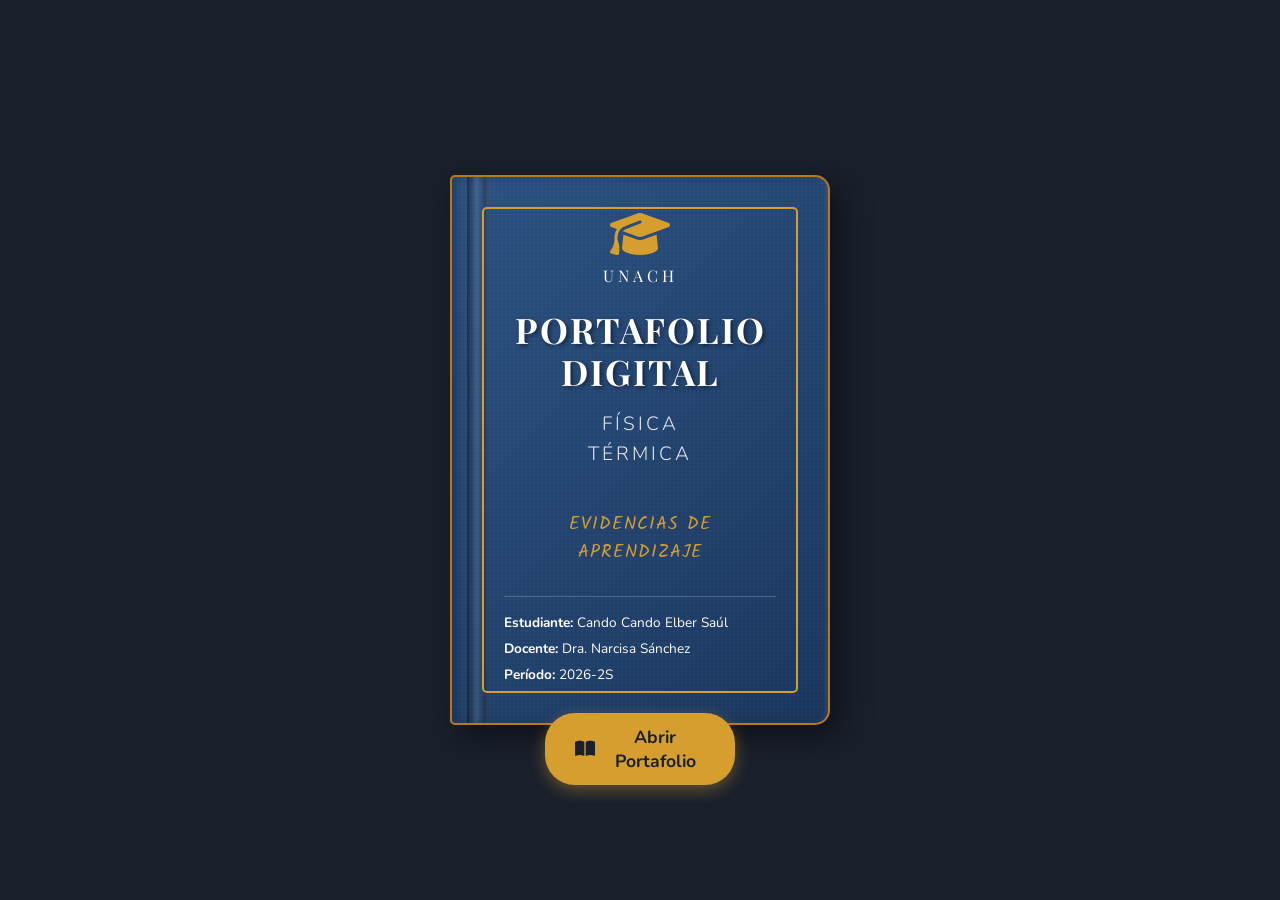
==== index.html @ 2449fac9 "Primer commit de mi portafolio" ====
<!DOCTYPE html>
<html lang="es">
<head>
    <meta charset="UTF-8">
    <meta name="viewport" content="width=device-width, initial-scale=1.0">
    <title>Portafolio Digital - Física Térmica | UNACH</title>
    <link rel="stylesheet" href="styles.css">
    <link rel="stylesheet" href="https://cdnjs.cloudflare.com/ajax/libs/font-awesome/6.4.0/css/all.min.css">
</head>
<body>

    <!-- Fondo de escritorio -->
    <div class="desktop-bg"></div>

    <!-- LIBRO CERRADO (Portada) -->
    <div class="libro-cerrado" id="libroCerrado">
        <div class="tapa-libro">
            <div class="lomo"></div>
            <div class="contenido-tapa">
                <div class="escudo-unach">
                    <i class="fa-solid fa-graduation-cap"></i>
                    <span>UNACH</span>
                </div>
                <h1>PORTAFOLIO<br>DIGITAL</h1>
                <h2>FÍSICA<br>TÉRMICA</h2>
                <div class="linea-decorativa"></div>
                <p class="subtapa">EVIDENCIAS DE APRENDIZAJE</p>
                <div class="autor-libro">
                    <p><strong>Estudiante:</strong> Cando Cando Elber Saúl</p>
                    <p><strong>Docente:</strong> Dra. Narcisa Sánchez</p>
                    <p><strong>Período:</strong> 2026-2S</p>
                </div>
            </div>
        </div>
        <button class="btn-abrir-libro" onclick="abrirLibro()">
            <i class="fa-solid fa-book-open"></i> Abrir Portafolio
        </button>
    </div>

    <!-- LIBRO ABIERTO (Contenido) -->
    <div class="libro-abierto oculto" id="libroAbierto">
        
        <!-- Botón para cerrar -->
        <button class="btn-cerrar-libro" onclick="cerrarLibro()">
            <i class="fa-solid fa-xmark"></i>
        </button>

        <!-- Página Izquierda: Índice e Info General -->
        <div class="pagina pagina-izquierda">
            <div class="contenido-pagina">
                <div class="info-general">
                    <h2><i class="fa-solid fa-graduation-cap"></i> Información General</h2>
                    <div class="datos-libro">
                        <p><strong>Universidad:</strong> UNACH</p>
                        <p><strong>Carrera:</strong> Pedagogía de las Ciencias Experimentales</p>
                        <p><strong>Asignatura:</strong> Física Térmica</p>
                        <p><strong>Docente:</strong> Dra. Narcisa Sánchez Salcan</p>
                        <p><strong>Nivel:</strong> Quinto semestre</p>
                        <p><strong>Período:</strong> 2026-2S</p>
                        <p class="editable-container"><strong>Estudiante:</strong> <span class="editable" ondblclick="editarTexto(this)">Cando Cando Elber Saúl</span></p>
                        <p class="editable-container"><strong>Cédula:</strong> <span class="editable" ondblclick="editarTexto(this)">060548606-7</span></p>
                    </div>
                </div>

                <h2 class="titulo-indice"><i class="fa-solid fa-list"></i> Índice del Portafolio</h2>
                <ul class="indice-lista">
                    <li onclick="mostrarCarpeta(1)"><span>01</span> Talleres Pedagógicos</li>
                    <li onclick="mostrarCarpeta(2)"><span>02</span> Lecciones y Evaluaciones</li>
                    <li onclick="mostrarCarpeta(3)"><span>03</span> Cuaderno de Teoría</li>
                    <li onclick="mostrarCarpeta(4)"><span>04</span> Guías de Laboratorio</li>
                    <li onclick="mostrarCarpeta(5)"><span>05</span> Informes de Laboratorio</li>
                    <li onclick="mostrarCarpeta(6)"><span>06</span> Actividades de Investigación</li>
                    <li onclick="mostrarCarpeta(7)"><span>07</span> Proyecto Formativo</li>
                    <li onclick="mostrarCarpeta(8)"><span>08</span> Recursos Digitales</li>
                    <li onclick="mostrarCarpeta(9)"><span>09</span> Reflexiones</li>
                </ul>
            </div>
        </div>

        <!-- Página Derecha: Contenido Dinámico -->
        <div class="pagina pagina-derecha">
            <div class="contenido-pagina" id="contenidoDinamico">
                <!-- El contenido se carga con JS -->
                <div class="bienvenida-libro">
                    <i class="fa-solid fa-hand-pointer"></i>
                    <h3>Selecciona una carpeta del índice</h3>
                    <p>Haz clic en cualquier elemento de la página izquierda para visualizar las evidencias requeridas.</p>
                </div>
            </div>
        </div>
        
        <!-- Separadores (Pestañas del libro) -->
        <div class="separadores">
            <div class="separador" onclick="mostrarCarpeta(0)" style="background: #1a365d;"></div>
            <div class="separador" onclick="mostrarCarpeta(1)" style="background: #2b6cb0;"></div>
            <div class="separador" onclick="mostrarCarpeta(2)" style="background: #3182ce;"></div>
            <div class="separador" onclick="mostrarCarpeta(3)" style="background: #4299e1;"></div>
            <div class="separador" onclick="mostrarCarpeta(4)" style="background: #e53e3e;"></div>
            <div class="separador" onclick="mostrarCarpeta(5)" style="background: #dd6b20;"></div>
            <div class="separador" onclick="mostrarCarpeta(6)" style="background: #d69e2e;"></div>
            <div class="separador" onclick="mostrarCarpeta(7)" style="background: #38a169;"></div>
            <div class="separador" onclick="mostrarCarpeta(8)" style="background: #319795;"></div>
            <div class="separador" onclick="mostrarCarpeta(9)" style="background: #805ad5;"></div>
        </div>
    </div>

    <script src="script.js"></script>
</body>
</html>
---- styles.css ----
@import url('https://fonts.googleapis.com/css2?family=Kalam:wght@400;700&family=Nunito:wght@400;600;700&family=Patrick+Hand&family=Playfair+Display:wght@700&display=swap');

* {
    margin: 0;
    padding: 0;
    box-sizing: border-box;
}

:root {
    --azul-unach: #1a365d;
    --rojo-margen: #fca5a5;
    --papel: #fcfaf2; /* Color papel antiguo */
    --texto: #2d3748;
    --fuente-titulos: 'Playfair Display', serif;
    --fuente-texto: 'Nunito', sans-serif;
    --fuente-manuscrita: 'Patrick Hand', cursive;
    --fuente-cuaderno: 'Kalam', cursive;
}

body {
    font-family: var(--fuente-texto);
    color: var(--texto);
    line-height: 1.6;
    overflow: hidden; /* Evita scroll mientras el libro está abierto */
    height: 100vh;
    display: flex;
    justify-content: center;
    align-items: center;
    background-color: #1a202c;
}

/* Fondo de escritorio */
.desktop-bg {
    position: fixed;
    top: 0; left: 0; width: 100vw; height: 100vh;
    background: url('https://images.unsplash.com/photo-1524995997946-a1c2e315a42f?q=80&w=2070&auto=format&fit=crop') center/cover no-repeat;
    filter: blur(5px) brightness(0.4);
    z-index: -1;
}

/* =========================================
   LIBRO CERRADO (PORTADA)
   ========================================= */
.libro-cerrado {
    width: 380px;
    height: 550px;
    position: relative;
    perspective: 1500px;
    transition: all 0.8s cubic-bezier(0.25, 0.8, 0.25, 1);
}

.tapa-libro {
    width: 100%;
    height: 100%;
    background: linear-gradient(135deg, #2c5282, #1a365d);
    border-radius: 5px 15px 15px 5px;
    box-shadow: 
        10px 10px 30px rgba(0,0,0,0.5),
        inset 4px 0 10px rgba(0,0,0,0.3),
        inset -2px 0 5px rgba(255,255,255,0.1);
    position: relative;
    overflow: hidden;
    border: 2px solid #b7791f; /* Borde dorado */
    display: flex;
    flex-direction: column;
    justify-content: center;
    align-items: center;
    text-align: center;
    padding: 30px;
    color: #fff;
}

/* Efecto de textura de cuero */
.tapa-libro::before {
    content: '';
    position: absolute;
    top: 0; left: 0; right: 0; bottom: 0;
    background-image: radial-gradient(rgba(255,255,255,0.05) 1px, transparent 1px);
    background-size: 4px 4px;
    opacity: 0.5;
    pointer-events: none;
}

.lomo {
    position: absolute;
    left: 15px;
    top: 0;
    bottom: 0;
    width: 20px;
    background: linear-gradient(to right, rgba(0,0,0,0.4), rgba(255,255,255,0.1), rgba(0,0,0,0.2));
    border-right: 1px solid rgba(255,255,255,0.1);
    z-index: 2;
}

.contenido-tapa {
    position: relative;
    z-index: 3;
    border: 2px solid #d69e2e;
    padding: 30px 20px;
    width: 100%;
    height: 100%;
    border-radius: 5px;
    display: flex;
    flex-direction: column;
    align-items: center;
    justify-content: center;
}

.escudo-unach {
    font-size: 3rem;
    color: #d69e2e;
    margin-bottom: 20px;
    display: flex;
    flex-direction: column;
    align-items: center;
}

.escudo-unach span {
    font-family: var(--fuente-titulos);
    font-size: 1rem;
    letter-spacing: 4px;
    color: #fff;
    margin-top: 5px;
}

.contenido-tapa h1 {
    font-family: var(--fuente-titulos);
    font-size: 2.2rem;
    letter-spacing: 2px;
    line-height: 1.2;
    margin-bottom: 15px;
    text-shadow: 2px 2px 4px rgba(0,0,0,0.5);
}

.contenido-tapa h2 {
    font-family: var(--fuente-texto);
    font-size: 1.2rem;
    font-weight: 300;
    letter-spacing: 3px;
    color: #e2e8f0;
}

.linea-decorativa {
    width: 60%;
    height: 1px;
    background: #d69e2e;
    margin: 20px 0;
}

.subtapa {
    font-family: var(--fuente-cuaderno);
    font-size: 1.1rem;
    color: #d69e2e;
    letter-spacing: 1px;
    margin-bottom: 30px;
}

.autor-libro {
    font-size: 0.85rem;
    text-align: left;
    width: 100%;
    border-top: 1px solid rgba(255,255,255,0.2);
    padding-top: 15px;
    margin-top: auto;
}

.autor-libro p { margin-bottom: 4px; }

/* Botón Abrir Libro */
.btn-abrir-libro {
    position: absolute;
    bottom: -60px;
    left: 50%;
    transform: translateX(-50%);
    background: #d69e2e;
    color: #1a202c;
    border: none;
    padding: 12px 30px;
    font-size: 1.1rem;
    font-family: var(--fuente-texto);
    font-weight: bold;
    border-radius: 30px;
    cursor: pointer;
    box-shadow: 0 5px 15px rgba(214, 158, 46, 0.4);
    transition: all 0.3s;
    display: flex;
    align-items: center;
    gap: 10px;
}

.btn-abrir-libro:hover {
    background: #ecc94b;
    transform: translateX(-50%) translateY(-3px);
    box-shadow: 0 8px 20px rgba(214, 158, 46, 0.6);
}

/* Animación de apertura */
.libro-cerrado.oculto {
    opacity: 0;
    transform: scale(0.8) rotateY(-30deg);
    pointer-events: none;
}

/* =========================================
   LIBRO ABIERTO (CONTENIDO)
   ========================================= */
.libro-abierto {
    width: 900px;
    height: 600px;
    position: absolute;
    display: flex;
    opacity: 0;
    transform: scale(0.9) rotateX(10deg);
    transition: all 0.8s cubic-bezier(0.25, 0.8, 0.25, 1);
    z-index: 100;
}

.libro-abierto.activo {
    opacity: 1;
    transform: scale(1) rotateX(0);
}

/* Páginas */
.pagina {
    width: 50%;
    height: 100%;
    background-color: var(--papel);
    box-shadow: inset 0 0 30px rgba(0,0,0,0.1);
    position: relative;
    overflow-y: auto;
    padding: 40px;
}

/* Textura de papel y márgenes */
.pagina-izquierda {
    border-radius: 10px 0 0 10px;
    border-right: 1px solid #d1d5db;
    background-image: 
        linear-gradient(90deg, transparent 70px, var(--rojo-margen) 70px, var(--rojo-margen) 72px, transparent 72px),
        radial-gradient(#e5e7eb 1px, transparent 1px);
    background-size: 100% 100%, 15px 15px;
    padding-left: 90px;
    box-shadow: inset -10px 0 20px rgba(0,0,0,0.05), 5px 5px 20px rgba(0,0,0,0.3);
}

.pagina-derecha {
    border-radius: 0 10px 10px 0;
    border-left: 1px solid #fff;
    background-image: radial-gradient(#e5e7eb 1px, transparent 1px);
    background-size: 15px 15px;
    box-shadow: inset 10px 0 20px rgba(0,0,0,0.05), 5px 5px 20px rgba(0,0,0,0.3);
}

/* Lomo central */
.pagina-izquierda::after {
    content: '';
    position: absolute;
    right: 0; top: 0; bottom: 0;
    width: 30px;
    background: linear-gradient(to left, rgba(0,0,0,0.1), transparent);
    pointer-events: none;
}

/* Botón Cerrar */
.btn-cerrar-libro {
    position: absolute;
    top: -20px;
    right: -20px;
    width: 40px;
    height: 40px;
    border-radius: 50%;
    background: #e53e3e;
    color: #fff;
    border: 2px solid #fff;
    cursor: pointer;
    z-index: 10;
    box-shadow: 0 4px 10px rgba(0,0,0,0.3);
    font-size: 1.2rem;
    display: flex;
    justify-content: center;
    align-items: center;
    transition: transform 0.2s;
}

.btn-cerrar-libro:hover { transform: scale(1.1) rotate(90deg); }

/* Tipografía de las páginas */
.pagina h2 {
    font-family: var(--fuente-cuaderno);
    color: var(--azul-unach);
    font-size: 1.5rem;
    margin-bottom: 15px;
    border-bottom: 2px dashed #cbd5e1;
    padding-bottom: 5px;
}

.datos-libro {
    font-family: var(--fuente-manuscrita);
    font-size: 1.1rem;
    background: rgba(255,255,255,0.7);
    padding: 15px;
    border: 1px solid #e2e8f0;
    border-radius: 5px;
    margin-bottom: 20px;
}

.editable {
    background: rgba(255, 230, 0, 0.3);
    padding: 0 5px;
    border-bottom: 2px dotted #ecc94b;
    cursor: pointer;
}

/* Índice (Pestañas) */
.titulo-indice { margin-top: 20px; }

.indice-lista {
    list-style: none;
    font-family: var(--fuente-manuscrita);
    font-size: 1.2rem;
}

.indice-lista li {
    padding: 8px 10px;
    cursor: pointer;
    border-bottom: 1px solid #f1f5f9;
    transition: all 0.2s;
    display: flex;
    align-items: center;
    border-radius: 5px;
}

.indice-lista li:hover {
    background: #ebf8ff;
    transform: translateX(5px);
    color: var(--azul-claro);
}

.indice-lista li span {
    font-family: var(--fuente-texto);
    font-weight: bold;
    font-size: 0.9rem;
    background: var(--azul-unach);
    color: #fff;
    padding: 2px 8px;
    border-radius: 12px;
    margin-right: 10px;
}

/* Contenido Dinámico */
.contenido-dinamico {
    animation: fadeIn 0.4s ease-out;
}

@keyframes fadeIn {
    from { opacity: 0; transform: translateY(10px); }
    to { opacity: 1; transform: translateY(0); }
}

.contenido-dinamico h2 {
    font-family: var(--fuente-cuaderno);
    color: var(--azul-unach);
    font-size: 1.6rem;
    margin-bottom: 20px;
}

.contenido-dinamico ul {
    list-style: none;
    font-family: var(--fuente-manuscrita);
    font-size: 1.2rem;
    line-height: 1.8;
}

.contenido-dinamico li {
    position: relative;
    padding-left: 25px;
    margin-bottom: 10px;
}

.contenido-dinamico li::before {
    content: "✏️";
    position: absolute;
    left: 0;
    top: 2px;
    font-size: 1rem;
}

/* Mensaje de bienvenida */
.bienvenida-libro {
    display: flex;
    flex-direction: column;
    justify-content: center;
    align-items: center;
    height: 100%;
    text-align: center;
    color: #718096;
    font-family: var(--fuente-manuscrita);
}

.bienvenida-libro i {
    font-size: 3rem;
    color: #cbd5e1;
    margin-bottom: 20px;
    animation: float 2s infinite ease-in-out;
}

@keyframes float {
    0%, 100% { transform: translateY(0); }
    50% { transform: translateY(-10px); }
}

/* Separadores (Pestañas del libro) */
.separadores {
    position: absolute;
    right: -30px;
    top: 50px;
    display: flex;
    flex-direction: column;
    gap: 5px;
}

.separador {
    width: 40px;
    height: 35px;
    border-radius: 0 5px 5px 0;
    cursor: pointer;
    transition: all 0.2s;
    box-shadow: 2px 2px 5px rgba(0,0,0,0.2);
    opacity: 0.8;
}

.separador:hover {
    width: 50px;
    opacity: 1;
    transform: translateX(5px);
}

/* Scrollbar personalizada para las páginas */
.pagina::-webkit-scrollbar { width: 8px; }
.pagina::-webkit-scrollbar-track { background: #f1f1f1; }
.pagina::-webkit-scrollbar-thumb { background: #cbd5e1; border-radius: 4px; }
.pagina::-webkit-scrollbar-thumb:hover { background: #a0aec0; }

/* Responsive */
@media (max-width: 900px) {
    .libro-abierto { width: 95vw; height: 80vh; flex-direction: column; }
    .pagina { width: 100%; height: 50%; padding: 20px; }
    .pagina-izquierda { border-radius: 10px 10px 0 0; border-right: none; border-bottom: 1px solid #ddd; padding-left: 60px; background-image: linear-gradient(90deg, transparent 50px, var(--rojo-margen) 50px, var(--rojo-margen) 52px, transparent 52px); }
    .pagina-derecha { border-radius: 0 0 10px 10px; }
    .separadores { display: none; }
}
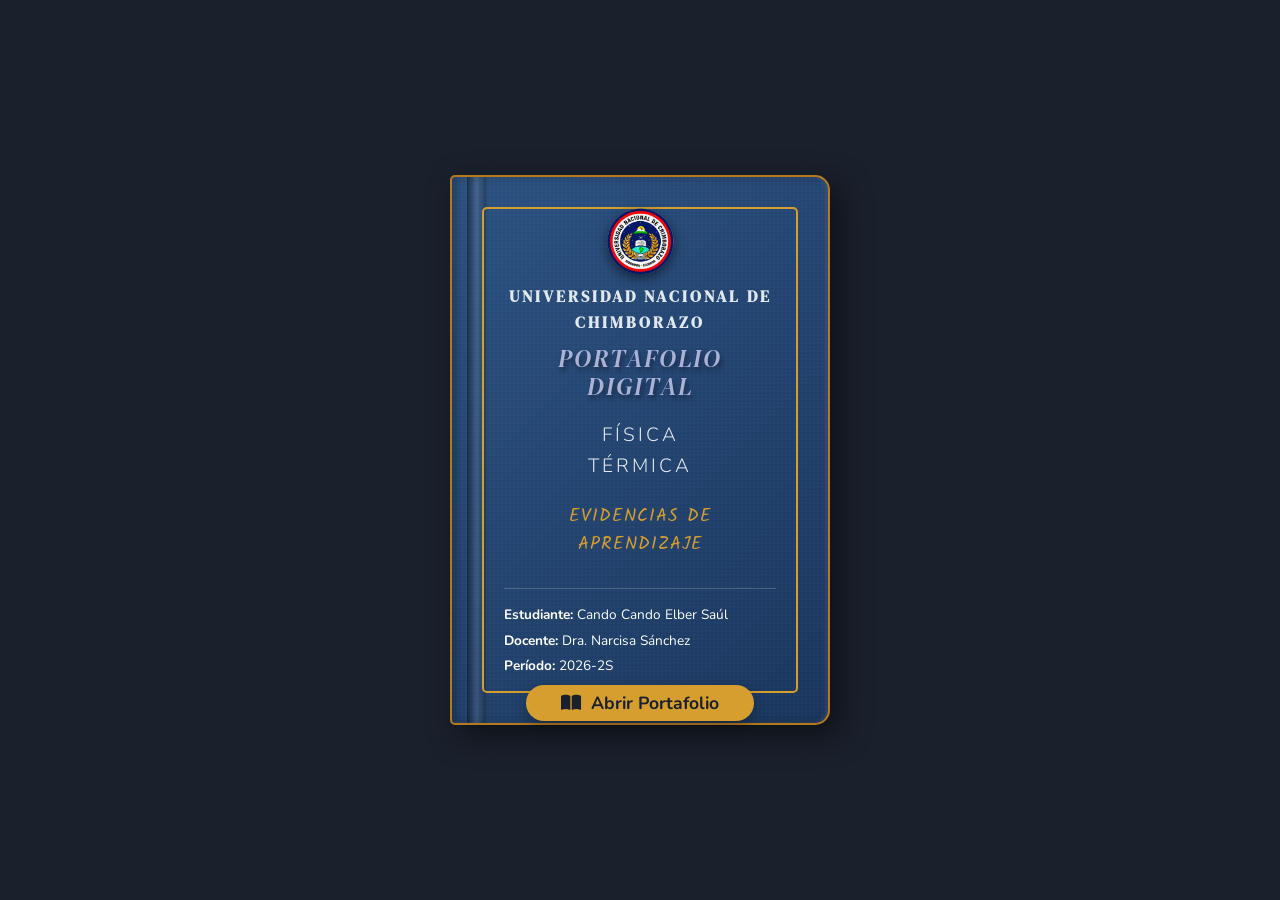
==== commit 22367906: "actualiza mi portafolio" ====
--- a/index.html
+++ b/index.html
@@ -1,109 +1,195 @@
-<!DOCTYPE html>
+<!doctype html>
 <html lang="es">
-<head>
-    <meta charset="UTF-8">
-    <meta name="viewport" content="width=device-width, initial-scale=1.0">
+  <head>
+    <meta charset="UTF-8" />
+    <meta name="viewport" content="width=device-width, initial-scale=1.0" />
     <title>Portafolio Digital - Física Térmica | UNACH</title>
-    <link rel="stylesheet" href="styles.css">
-    <link rel="stylesheet" href="https://cdnjs.cloudflare.com/ajax/libs/font-awesome/6.4.0/css/all.min.css">
-</head>
-<body>
+    <link rel="stylesheet" href="styles.css" />
+    <link
+      rel="stylesheet"
+      href="https://cdnjs.cloudflare.com/ajax/libs/font-awesome/6.4.0/css/all.min.css"
+    />
 
+    <link rel="preconnect" href="https://fonts.googleapis.com" />
+    <link rel="preconnect" href="https://fonts.gstatic.com" crossorigin />
+    <link
+      href="https://fonts.googleapis.com/css2?family=DM+Serif+Display:ital@0;1&display=swap"
+      rel="stylesheet"
+    />
+  </head>
+  <body>
     <!-- Fondo de escritorio -->
     <div class="desktop-bg"></div>
 
     <!-- LIBRO CERRADO (Portada) -->
     <div class="libro-cerrado" id="libroCerrado">
-        <div class="tapa-libro">
-            <div class="lomo"></div>
-            <div class="contenido-tapa">
-                <div class="escudo-unach">
-                    <i class="fa-solid fa-graduation-cap"></i>
-                    <span>UNACH</span>
-                </div>
-                <h1>PORTAFOLIO<br>DIGITAL</h1>
-                <h2>FÍSICA<br>TÉRMICA</h2>
-                <div class="linea-decorativa"></div>
-                <p class="subtapa">EVIDENCIAS DE APRENDIZAJE</p>
-                <div class="autor-libro">
-                    <p><strong>Estudiante:</strong> Cando Cando Elber Saúl</p>
-                    <p><strong>Docente:</strong> Dra. Narcisa Sánchez</p>
-                    <p><strong>Período:</strong> 2026-2S</p>
-                </div>
-            </div>
+      <div class="tapa-libro">
+        <div class="lomo"></div>
+        <div class="contenido-tapa">
+          <div class="escudo-unach">
+            <img src="sello-unach.png" alt="Sello UNACH" />
+          </div>
+          <span class="dm-serif-display-regular"
+            >Universidad Nacional de Chimborazo</span
+          >
+          <span class="dm-serif-display-regular-italic">PORTAFOLIO<br />DIGITAL</span>
+          <h2>FÍSICA<br />TÉRMICA</h2>
+          <div class="linea-decorativa"></div>
+          <p class="subtapa">EVIDENCIAS DE APRENDIZAJE</p>
+          <div class="autor-libro">
+            <p><strong>Estudiante:</strong> Cando Cando Elber Saúl</p>
+            <p><strong>Docente:</strong> Dra. Narcisa Sánchez</p>
+            <p><strong>Período:</strong> 2026-2S</p>
+          </div>
         </div>
-        <button class="btn-abrir-libro" onclick="abrirLibro()">
-            <i class="fa-solid fa-book-open"></i> Abrir Portafolio
-        </button>
+      </div>
+      <button class="btn-abrir-libro" onclick="abrirLibro()">
+        <i class="fa-solid fa-book-open"></i> Abrir Portafolio
+      </button>
     </div>
 
     <!-- LIBRO ABIERTO (Contenido) -->
     <div class="libro-abierto oculto" id="libroAbierto">
-        
-        <!-- Botón para cerrar -->
-        <button class="btn-cerrar-libro" onclick="cerrarLibro()">
-            <i class="fa-solid fa-xmark"></i>
-        </button>
+      <!-- Botón para cerrar -->
+      <button class="btn-cerrar-libro" onclick="cerrarLibro()">
+        <i class="fa-solid fa-xmark"></i>
+      </button>
 
-        <!-- Página Izquierda: Índice e Info General -->
-        <div class="pagina pagina-izquierda">
-            <div class="contenido-pagina">
-                <div class="info-general">
-                    <h2><i class="fa-solid fa-graduation-cap"></i> Información General</h2>
-                    <div class="datos-libro">
-                        <p><strong>Universidad:</strong> UNACH</p>
-                        <p><strong>Carrera:</strong> Pedagogía de las Ciencias Experimentales</p>
-                        <p><strong>Asignatura:</strong> Física Térmica</p>
-                        <p><strong>Docente:</strong> Dra. Narcisa Sánchez Salcan</p>
-                        <p><strong>Nivel:</strong> Quinto semestre</p>
-                        <p><strong>Período:</strong> 2026-2S</p>
-                        <p class="editable-container"><strong>Estudiante:</strong> <span class="editable" ondblclick="editarTexto(this)">Cando Cando Elber Saúl</span></p>
-                        <p class="editable-container"><strong>Cédula:</strong> <span class="editable" ondblclick="editarTexto(this)">060548606-7</span></p>
-                    </div>
-                </div>
+      <!-- Página Izquierda: Índice e Info General -->
+      <div class="pagina pagina-izquierda">
+        <div class="contenido-pagina">
+          <div class="info-general">
+            <h2>
+              <i class="fa-solid fa-graduation-cap"></i> Información General
+            </h2>
+            <div class="datos-libro">
+              <p><strong>Universidad:</strong> UNACH</p>
+              <p>
+                <strong>Carrera:</strong> Pedagogía de las Ciencias
+                Experimentales
+              </p>
+              <p><strong>Asignatura:</strong> Física Térmica</p>
+              <p><strong>Docente:</strong> Dra. Narcisa Sánchez Salcan</p>
+              <p><strong>Nivel:</strong> Quinto semestre</p>
+              <p><strong>Período:</strong> 2026-2S</p>
+              <p class="editable-container">
+                <strong>Estudiante:</strong>
+                <span class="editable" ondblclick="editarTexto(this)"
+                  >Cando Cando Elber Saúl</span
+                >
+              </p>
+              <p class="editable-container">
+                <strong>Cédula:</strong>
+                <span class="editable" ondblclick="editarTexto(this)"
+                  >060548606-7</span
+                >
+              </p>
+            </div>
+          </div>
 
-                <h2 class="titulo-indice"><i class="fa-solid fa-list"></i> Índice del Portafolio</h2>
-                <ul class="indice-lista">
-                    <li onclick="mostrarCarpeta(1)"><span>01</span> Talleres Pedagógicos</li>
-                    <li onclick="mostrarCarpeta(2)"><span>02</span> Lecciones y Evaluaciones</li>
-                    <li onclick="mostrarCarpeta(3)"><span>03</span> Cuaderno de Teoría</li>
-                    <li onclick="mostrarCarpeta(4)"><span>04</span> Guías de Laboratorio</li>
-                    <li onclick="mostrarCarpeta(5)"><span>05</span> Informes de Laboratorio</li>
-                    <li onclick="mostrarCarpeta(6)"><span>06</span> Actividades de Investigación</li>
-                    <li onclick="mostrarCarpeta(7)"><span>07</span> Proyecto Formativo</li>
-                    <li onclick="mostrarCarpeta(8)"><span>08</span> Recursos Digitales</li>
-                    <li onclick="mostrarCarpeta(9)"><span>09</span> Reflexiones</li>
-                </ul>
-            </div>
+          <h2 class="titulo-indice">
+            <i class="fa-solid fa-list"></i> Índice del Portafolio
+          </h2>
+          <ul class="indice-lista">
+            <li onclick="mostrarCarpeta(1)">
+              <span>01</span> Talleres Pedagógicos
+            </li>
+            <li onclick="mostrarCarpeta(2)">
+              <span>02</span> Lecciones y Evaluaciones
+            </li>
+            <li onclick="mostrarCarpeta(3)">
+              <span>03</span> Cuaderno de Teoría
+            </li>
+            <li onclick="mostrarCarpeta(4)">
+              <span>04</span> Guías de Laboratorio
+            </li>
+            <li onclick="mostrarCarpeta(5)">
+              <span>05</span> Informes de Laboratorio
+            </li>
+            <li onclick="mostrarCarpeta(6)">
+              <span>06</span> Actividades de Investigación
+            </li>
+            <li onclick="mostrarCarpeta(7)">
+              <span>07</span> Proyecto Formativo
+            </li>
+            <li onclick="mostrarCarpeta(8)">
+              <span>08</span> Recursos Digitales
+            </li>
+            <li onclick="mostrarCarpeta(9)"><span>09</span> Reflexiones</li>
+          </ul>
         </div>
+      </div>
 
-        <!-- Página Derecha: Contenido Dinámico -->
-        <div class="pagina pagina-derecha">
-            <div class="contenido-pagina" id="contenidoDinamico">
-                <!-- El contenido se carga con JS -->
-                <div class="bienvenida-libro">
-                    <i class="fa-solid fa-hand-pointer"></i>
-                    <h3>Selecciona una carpeta del índice</h3>
-                    <p>Haz clic en cualquier elemento de la página izquierda para visualizar las evidencias requeridas.</p>
-                </div>
-            </div>
+      <!-- Página Derecha: Contenido Dinámico -->
+      <div class="pagina pagina-derecha">
+        <div class="contenido-pagina" id="contenidoDinamico">
+          <!-- El contenido se carga con JS -->
+          <div class="bienvenida-libro">
+            <i class="fa-solid fa-hand-pointer"></i>
+            <h3>Selecciona una carpeta del índice</h3>
+            <p>
+              Haz clic en cualquier elemento de la página izquierda para
+              visualizar las evidencias requeridas.
+            </p>
+          </div>
         </div>
-        
-        <!-- Separadores (Pestañas del libro) -->
-        <div class="separadores">
-            <div class="separador" onclick="mostrarCarpeta(0)" style="background: #1a365d;"></div>
-            <div class="separador" onclick="mostrarCarpeta(1)" style="background: #2b6cb0;"></div>
-            <div class="separador" onclick="mostrarCarpeta(2)" style="background: #3182ce;"></div>
-            <div class="separador" onclick="mostrarCarpeta(3)" style="background: #4299e1;"></div>
-            <div class="separador" onclick="mostrarCarpeta(4)" style="background: #e53e3e;"></div>
-            <div class="separador" onclick="mostrarCarpeta(5)" style="background: #dd6b20;"></div>
-            <div class="separador" onclick="mostrarCarpeta(6)" style="background: #d69e2e;"></div>
-            <div class="separador" onclick="mostrarCarpeta(7)" style="background: #38a169;"></div>
-            <div class="separador" onclick="mostrarCarpeta(8)" style="background: #319795;"></div>
-            <div class="separador" onclick="mostrarCarpeta(9)" style="background: #805ad5;"></div>
-        </div>
+      </div>
+
+      <!-- Separadores (Pestañas del libro) -->
+      <div class="separadores">
+        <div
+          class="separador"
+          onclick="mostrarCarpeta(0)"
+          style="background: #1a365d"
+        ></div>
+        <div
+          class="separador"
+          onclick="mostrarCarpeta(1)"
+          style="background: #2b6cb0"
+        ></div>
+        <div
+          class="separador"
+          onclick="mostrarCarpeta(2)"
+          style="background: #3182ce"
+        ></div>
+        <div
+          class="separador"
+          onclick="mostrarCarpeta(3)"
+          style="background: #4299e1"
+        ></div>
+        <div
+          class="separador"
+          onclick="mostrarCarpeta(4)"
+          style="background: #e53e3e"
+        ></div>
+        <div
+          class="separador"
+          onclick="mostrarCarpeta(5)"
+          style="background: #dd6b20"
+        ></div>
+        <div
+          class="separador"
+          onclick="mostrarCarpeta(6)"
+          style="background: #d69e2e"
+        ></div>
+        <div
+          class="separador"
+          onclick="mostrarCarpeta(7)"
+          style="background: #38a169"
+        ></div>
+        <div
+          class="separador"
+          onclick="mostrarCarpeta(8)"
+          style="background: #319795"
+        ></div>
+        <div
+          class="separador"
+          onclick="mostrarCarpeta(9)"
+          style="background: #805ad5"
+        ></div>
+      </div>
     </div>
 
     <script src="script.js"></script>
-</body>
-</html>+  </body>
+</html>
--- a/styles.css
+++ b/styles.css
@@ -106,30 +106,56 @@
     justify-content: center;
 }
 
+/* Contenedor del sello */
 .escudo-unach {
-    font-size: 3rem;
-    color: #d69e2e;
+    display: flex;
+    justify-content: center; /* Centra la imagen horizontalmente */
+    align-items: center;     /* Centra la imagen verticalmente */
+    width: 100%;
+    margin-top: -20px;        /* Ajusta este valor para subir o bajar el sello */
+    margin-bottom: 0px;     /* Espacio entre el sello y el título */
+}
+
+/* La imagen del sello */
+.escudo-unach img {
+    width: 70px;             /* Tamaño del sello (puedes subirlo a 100px si lo quieres más grande) */
+    height: 85px;            /* Debe ser igual al width para que sea un círculo perfecto */
+    object-fit: contain;     /* Evita que la imagen se estire o se aplaste */
+    flex-shrink: 0;          /* Impide que el diseño flexible deforme la imagen */
+    filter: drop-shadow(0px 4px 6px rgba(0,0,0,0.5)); /* Sombra para que resalte en el fondo azul */
+}
+
+/* Clases de la fuente */
+.dm-serif-display-regular {
+  font-family: "DM Serif Display", serif;
+  font-weight: 700;
+  font-style: normal;
+}
+
+.dm-serif-display-regular-italic {
+  font-family: "DM Serif Display", serif;
+  font-weight: 400;
+  font-style: italic;
+}
+
+/* Ajustes para el Título Principal (PORTAFOLIO DIGITAL) */
+span.dm-serif-display-regular-italic {
+    font-size: 25px; /* Tamaño grande */
+    line-height: 1.1; /* Junta un poco las dos líneas */
+    color: #c2c6e9da; /* Blanco */
+    letter-spacing: 2px; /* Un poco de espacio entre letras */
+    text-shadow: 2px 4px 5px rgba(0,0,0,0.4); /* Sombra para que resalte en el azul */
     margin-bottom: 20px;
-    display: flex;
-    flex-direction: column;
-    align-items: center;
-}
-
-.escudo-unach span {
-    font-family: var(--fuente-titulos);
-    font-size: 1rem;
-    letter-spacing: 4px;
-    color: #fff;
-    margin-top: 5px;
-}
-
-.contenido-tapa h1 {
-    font-family: var(--fuente-titulos);
-    font-size: 2.2rem;
-    letter-spacing: 2px;
-    line-height: 1.2;
-    margin-bottom: 15px;
-    text-shadow: 2px 2px 4px rgba(0,0,0,0.5);
+}
+
+/* Ajustes para el nombre de la Universidad */
+span.dm-serif-display-regular {
+    display: block;
+    font-size: 1rem; /* Un poco más pequeño */
+    letter-spacing: 3px; /* Más espacio entre letras para que se vea imponente */
+    text-transform: uppercase; /* Todo en mayúsculas */
+    color: #e2e8f0; /* Un blanco ligeramente grisáceo */
+    margin-bottom: 10px;
 }
 
 .contenido-tapa h2 {
@@ -144,7 +170,7 @@
     width: 60%;
     height: 1px;
     background: #d69e2e;
-    margin: 20px 0;
+    margin: 10px 0;
 }
 
 .subtapa {
@@ -168,30 +194,33 @@
 
 /* Botón Abrir Libro */
 .btn-abrir-libro {
-    position: absolute;
-    bottom: -60px;
-    left: 50%;
-    transform: translateX(-50%);
+    position: relative; /* Cambiado de absolute a relative */
+    z-index: 10; /* 👈 ESTO ES CLAVE: Hace que el botón esté "más adelante" que el borde */
+    margin-top: -40px;   /* Espacio con los datos de arriba */
     background: #d69e2e;
     color: #1a202c;
     border: none;
-    padding: 12px 30px;
+    padding: 6px 30px;
     font-size: 1.1rem;
     font-family: var(--fuente-texto);
     font-weight: bold;
     border-radius: 30px;
     cursor: pointer;
-    box-shadow: 0 5px 15px rgba(214, 158, 46, 0.4);
-    transition: all 0.3s;
-    display: flex;
-    align-items: center;
+    box-shadow: 0 5px 15px rgba(0, 0, 0, 0.3); /* Sombra ajustada */
+    transition: all 0.5s;
+    display: flex;
+    align-items: center;
+    justify-content: center;
     gap: 10px;
+    width: 60%; /* Aquí está el ancho */
+    margin-left: auto; /* Lo centra */
+    margin-right: auto; /* Lo centra */
 }
 
 .btn-abrir-libro:hover {
     background: #ecc94b;
-    transform: translateX(-50%) translateY(-3px);
-    box-shadow: 0 8px 20px rgba(214, 158, 46, 0.6);
+    transform: scale(1.05); /* Hace que el botón crezca un 5% */
+    box-shadow: 0 8px 20px rgba(0,0,0, 0.4); /* (Opcional) Hace que la sombra crezca un poco para dar más realismo */
 }
 
 /* Animación de apertura */
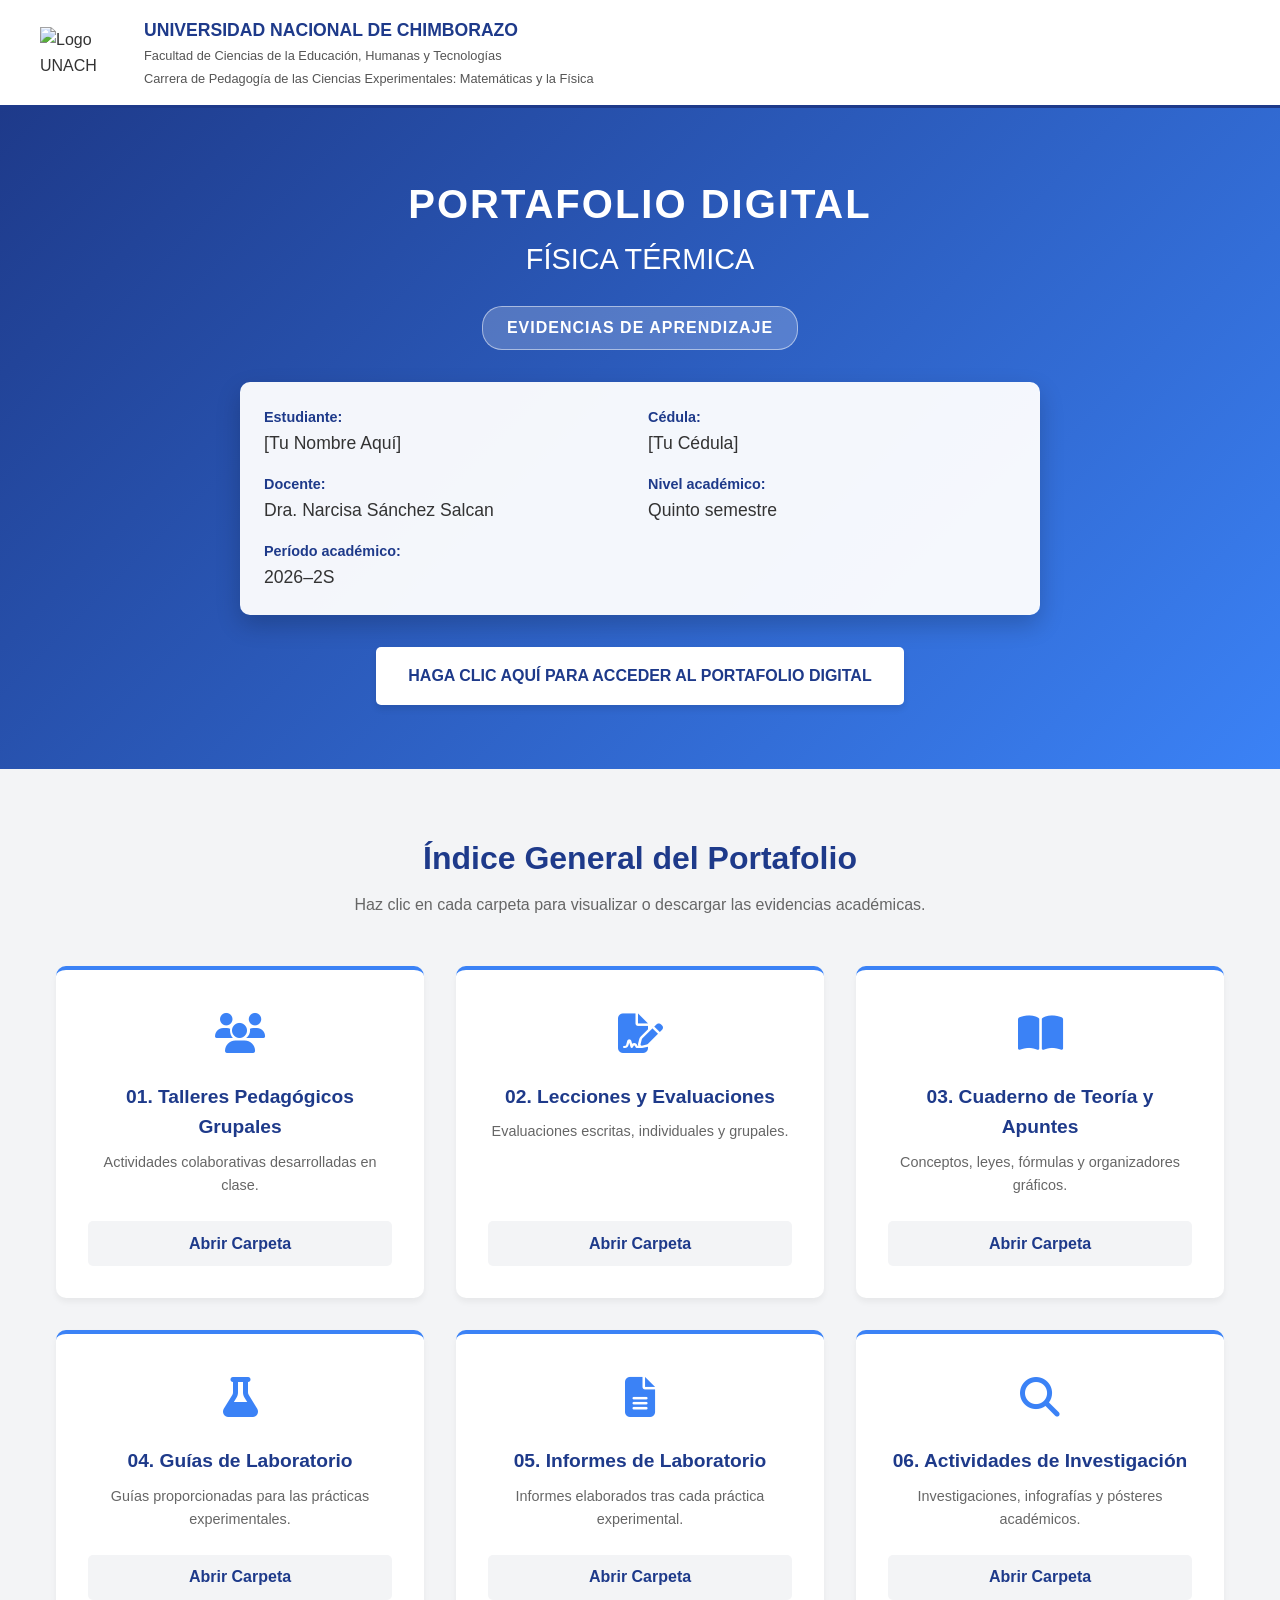
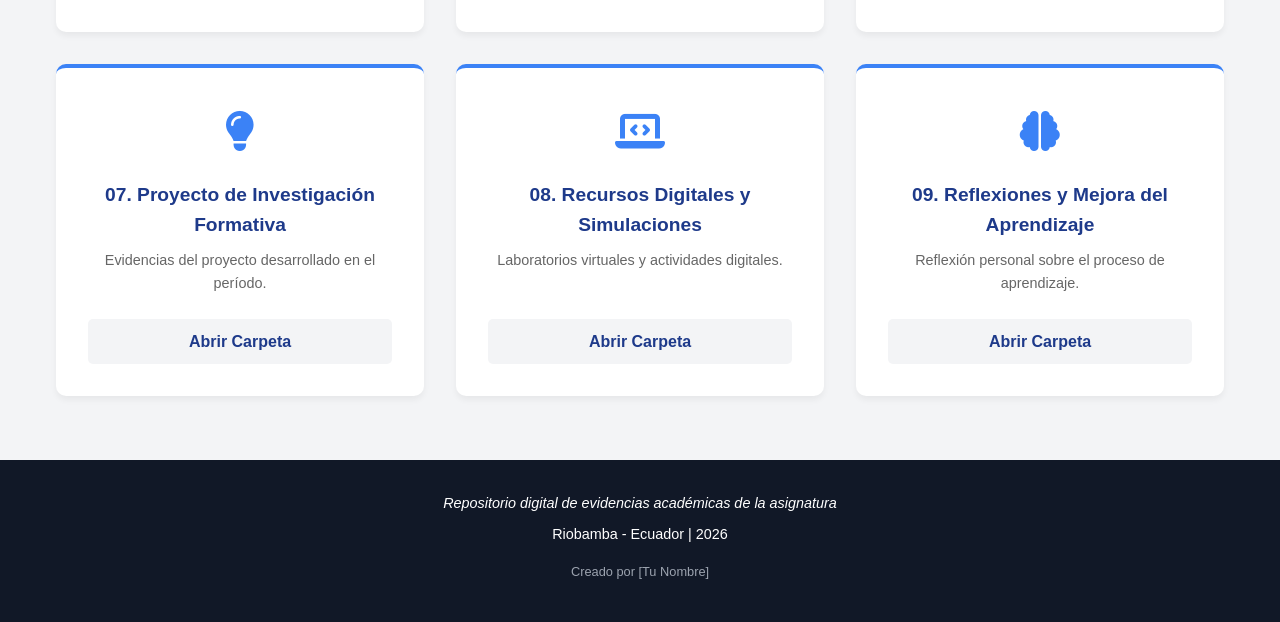
==== commit c56c0108: "Actualización de archivos del portafolio" ====
--- a/index.html
+++ b/index.html
@@ -1,195 +1,133 @@
-<!doctype html>
+<!DOCTYPE html>
 <html lang="es">
-  <head>
-    <meta charset="UTF-8" />
-    <meta name="viewport" content="width=device-width, initial-scale=1.0" />
-    <title>Portafolio Digital - Física Térmica | UNACH</title>
-    <link rel="stylesheet" href="styles.css" />
-    <link
-      rel="stylesheet"
-      href="https://cdnjs.cloudflare.com/ajax/libs/font-awesome/6.4.0/css/all.min.css"
-    />
+<head>
+    <meta charset="UTF-8">
+    <meta name="viewport" content="width=device-width, initial-scale=1.0">
+    <title>Portafolio Digital - Física Térmica</title>
+    <link rel="stylesheet" href="styles.css">
+    <!-- Iconos -->
+    <link rel="stylesheet" href="https://cdnjs.cloudflare.com/ajax/libs/font-awesome/6.4.0/css/all.min.css">
+</head>
+<body>
 
-    <link rel="preconnect" href="https://fonts.googleapis.com" />
-    <link rel="preconnect" href="https://fonts.gstatic.com" crossorigin />
-    <link
-      href="https://fonts.googleapis.com/css2?family=DM+Serif+Display:ital@0;1&display=swap"
-      rel="stylesheet"
-    />
-  </head>
-  <body>
-    <!-- Fondo de escritorio -->
-    <div class="desktop-bg"></div>
+    <!-- ENCABEZADO INSTITUCIONAL -->
+    <header class="header">
+        <div class="header-content">
+            <img src="https://upload.wikimedia.org/wikipedia/commons/thumb/9/9a/Escudo_UNACH.png/120px-Escudo_UNACH.png" alt="Logo UNACH" class="logo">
+            <div class="header-text">
+                <h1>UNIVERSIDAD NACIONAL DE CHIMBORAZO</h1>
+                <p>Facultad de Ciencias de la Educación, Humanas y Tecnologías</p>
+                <p>Carrera de Pedagogía de las Ciencias Experimentales: Matemáticas y la Física</p>
+            </div>
+        </div>
+    </header>
 
-    <!-- LIBRO CERRADO (Portada) -->
-    <div class="libro-cerrado" id="libroCerrado">
-      <div class="tapa-libro">
-        <div class="lomo"></div>
-        <div class="contenido-tapa">
-          <div class="escudo-unach">
-            <img src="sello-unach.png" alt="Sello UNACH" />
-          </div>
-          <span class="dm-serif-display-regular"
-            >Universidad Nacional de Chimborazo</span
-          >
-          <span class="dm-serif-display-regular-italic">PORTAFOLIO<br />DIGITAL</span>
-          <h2>FÍSICA<br />TÉRMICA</h2>
-          <div class="linea-decorativa"></div>
-          <p class="subtapa">EVIDENCIAS DE APRENDIZAJE</p>
-          <div class="autor-libro">
-            <p><strong>Estudiante:</strong> Cando Cando Elber Saúl</p>
-            <p><strong>Docente:</strong> Dra. Narcisa Sánchez</p>
-            <p><strong>Período:</strong> 2026-2S</p>
-          </div>
+    <!-- PORTADA / INFORMACIÓN GENERAL (CARPETA 00) -->
+    <section class="hero" id="info-general">
+        <div class="hero-container">
+            <h2>PORTAFOLIO DIGITAL</h2>
+            <h3>FÍSICA TÉRMICA</h3>
+            <div class="badge">EVIDENCIAS DE APRENDIZAJE</div>
+            
+            <div class="info-grid">
+                <div class="info-item"><strong>Estudiante:</strong> <span>[Tu Nombre Aquí]</span></div>
+                <div class="info-item"><strong>Cédula:</strong> <span>[Tu Cédula]</span></div>
+                <div class="info-item"><strong>Docente:</strong> <span>Dra. Narcisa Sánchez Salcan</span></div>
+                <div class="info-item"><strong>Nivel académico:</strong> <span>Quinto semestre</span></div>
+                <div class="info-item"><strong>Período académico:</strong> <span>2026–2S</span></div>
+            </div>
+
+            <a href="#carpetas" class="btn-principal">HAGA CLIC AQUÍ PARA ACCEDER AL PORTAFOLIO DIGITAL</a>
         </div>
-      </div>
-      <button class="btn-abrir-libro" onclick="abrirLibro()">
-        <i class="fa-solid fa-book-open"></i> Abrir Portafolio
-      </button>
-    </div>
+    </section>
 
-    <!-- LIBRO ABIERTO (Contenido) -->
-    <div class="libro-abierto oculto" id="libroAbierto">
-      <!-- Botón para cerrar -->
-      <button class="btn-cerrar-libro" onclick="cerrarLibro()">
-        <i class="fa-solid fa-xmark"></i>
-      </button>
+    <!-- SECCIÓN DE CARPETAS -->
+    <main class="container" id="carpetas">
+        <h2 class="section-title">Índice General del Portafolio</h2>
+        <p class="section-subtitle">Haz clic en cada carpeta para visualizar o descargar las evidencias académicas.</p>
 
-      <!-- Página Izquierda: Índice e Info General -->
-      <div class="pagina pagina-izquierda">
-        <div class="contenido-pagina">
-          <div class="info-general">
-            <h2>
-              <i class="fa-solid fa-graduation-cap"></i> Información General
-            </h2>
-            <div class="datos-libro">
-              <p><strong>Universidad:</strong> UNACH</p>
-              <p>
-                <strong>Carrera:</strong> Pedagogía de las Ciencias
-                Experimentales
-              </p>
-              <p><strong>Asignatura:</strong> Física Térmica</p>
-              <p><strong>Docente:</strong> Dra. Narcisa Sánchez Salcan</p>
-              <p><strong>Nivel:</strong> Quinto semestre</p>
-              <p><strong>Período:</strong> 2026-2S</p>
-              <p class="editable-container">
-                <strong>Estudiante:</strong>
-                <span class="editable" ondblclick="editarTexto(this)"
-                  >Cando Cando Elber Saúl</span
-                >
-              </p>
-              <p class="editable-container">
-                <strong>Cédula:</strong>
-                <span class="editable" ondblclick="editarTexto(this)"
-                  >060548606-7</span
-                >
-              </p>
+        <div class="grid-carpetas">
+            <!-- Carpeta 01 -->
+            <div class="card">
+                <div class="card-icon"><i class="fas fa-users"></i></div>
+                <h3>01. Talleres Pedagógicos Grupales</h3>
+                <p>Actividades colaborativas desarrolladas en clase.</p>
+                <a href="#" class="btn-card" target="_blank">Abrir Carpeta</a>
             </div>
-          </div>
 
-          <h2 class="titulo-indice">
-            <i class="fa-solid fa-list"></i> Índice del Portafolio
-          </h2>
-          <ul class="indice-lista">
-            <li onclick="mostrarCarpeta(1)">
-              <span>01</span> Talleres Pedagógicos
-            </li>
-            <li onclick="mostrarCarpeta(2)">
-              <span>02</span> Lecciones y Evaluaciones
-            </li>
-            <li onclick="mostrarCarpeta(3)">
-              <span>03</span> Cuaderno de Teoría
-            </li>
-            <li onclick="mostrarCarpeta(4)">
-              <span>04</span> Guías de Laboratorio
-            </li>
-            <li onclick="mostrarCarpeta(5)">
-              <span>05</span> Informes de Laboratorio
-            </li>
-            <li onclick="mostrarCarpeta(6)">
-              <span>06</span> Actividades de Investigación
-            </li>
-            <li onclick="mostrarCarpeta(7)">
-              <span>07</span> Proyecto Formativo
-            </li>
-            <li onclick="mostrarCarpeta(8)">
-              <span>08</span> Recursos Digitales
-            </li>
-            <li onclick="mostrarCarpeta(9)"><span>09</span> Reflexiones</li>
-          </ul>
+            <!-- Carpeta 02 -->
+            <div class="card">
+                <div class="card-icon"><i class="fas fa-file-signature"></i></div>
+                <h3>02. Lecciones y Evaluaciones</h3>
+                <p>Evaluaciones escritas, individuales y grupales.</p>
+                <a href="#" class="btn-card" target="_blank">Abrir Carpeta</a>
+            </div>
+
+            <!-- Carpeta 03 -->
+            <div class="card">
+                <div class="card-icon"><i class="fas fa-book-open"></i></div>
+                <h3>03. Cuaderno de Teoría y Apuntes</h3>
+                <p>Conceptos, leyes, fórmulas y organizadores gráficos.</p>
+                <a href="#" class="btn-card" target="_blank">Abrir Carpeta</a>
+            </div>
+
+            <!-- Carpeta 04 -->
+            <div class="card">
+                <div class="card-icon"><i class="fas fa-flask"></i></div>
+                <h3>04. Guías de Laboratorio</h3>
+                <p>Guías proporcionadas para las prácticas experimentales.</p>
+                <a href="#" class="btn-card" target="_blank">Abrir Carpeta</a>
+            </div>
+
+            <!-- Carpeta 05 -->
+            <div class="card">
+                <div class="card-icon"><i class="fas fa-file-alt"></i></div>
+                <h3>05. Informes de Laboratorio</h3>
+                <p>Informes elaborados tras cada práctica experimental.</p>
+                <a href="#" class="btn-card" target="_blank">Abrir Carpeta</a>
+            </div>
+
+            <!-- Carpeta 06 -->
+            <div class="card">
+                <div class="card-icon"><i class="fas fa-search"></i></div>
+                <h3>06. Actividades de Investigación</h3>
+                <p>Investigaciones, infografías y pósteres académicos.</p>
+                <a href="#" class="btn-card" target="_blank">Abrir Carpeta</a>
+            </div>
+
+            <!-- Carpeta 07 -->
+            <div class="card">
+                <div class="card-icon"><i class="fas fa-lightbulb"></i></div>
+                <h3>07. Proyecto de Investigación Formativa</h3>
+                <p>Evidencias del proyecto desarrollado en el período.</p>
+                <a href="#" class="btn-card" target="_blank">Abrir Carpeta</a>
+            </div>
+
+            <!-- Carpeta 08 -->
+            <div class="card">
+                <div class="card-icon"><i class="fas fa-laptop-code"></i></div>
+                <h3>08. Recursos Digitales y Simulaciones</h3>
+                <p>Laboratorios virtuales y actividades digitales.</p>
+                <a href="#" class="btn-card" target="_blank">Abrir Carpeta</a>
+            </div>
+
+            <!-- Carpeta 09 -->
+            <div class="card">
+                <div class="card-icon"><i class="fas fa-brain"></i></div>
+                <h3>09. Reflexiones y Mejora del Aprendizaje</h3>
+                <p>Reflexión personal sobre el proceso de aprendizaje.</p>
+                <a href="#" class="btn-card" target="_blank">Abrir Carpeta</a>
+            </div>
         </div>
-      </div>
+    </main>
 
-      <!-- Página Derecha: Contenido Dinámico -->
-      <div class="pagina pagina-derecha">
-        <div class="contenido-pagina" id="contenidoDinamico">
-          <!-- El contenido se carga con JS -->
-          <div class="bienvenida-libro">
-            <i class="fa-solid fa-hand-pointer"></i>
-            <h3>Selecciona una carpeta del índice</h3>
-            <p>
-              Haz clic en cualquier elemento de la página izquierda para
-              visualizar las evidencias requeridas.
-            </p>
-          </div>
-        </div>
-      </div>
-
-      <!-- Separadores (Pestañas del libro) -->
-      <div class="separadores">
-        <div
-          class="separador"
-          onclick="mostrarCarpeta(0)"
-          style="background: #1a365d"
-        ></div>
-        <div
-          class="separador"
-          onclick="mostrarCarpeta(1)"
-          style="background: #2b6cb0"
-        ></div>
-        <div
-          class="separador"
-          onclick="mostrarCarpeta(2)"
-          style="background: #3182ce"
-        ></div>
-        <div
-          class="separador"
-          onclick="mostrarCarpeta(3)"
-          style="background: #4299e1"
-        ></div>
-        <div
-          class="separador"
-          onclick="mostrarCarpeta(4)"
-          style="background: #e53e3e"
-        ></div>
-        <div
-          class="separador"
-          onclick="mostrarCarpeta(5)"
-          style="background: #dd6b20"
-        ></div>
-        <div
-          class="separador"
-          onclick="mostrarCarpeta(6)"
-          style="background: #d69e2e"
-        ></div>
-        <div
-          class="separador"
-          onclick="mostrarCarpeta(7)"
-          style="background: #38a169"
-        ></div>
-        <div
-          class="separador"
-          onclick="mostrarCarpeta(8)"
-          style="background: #319795"
-        ></div>
-        <div
-          class="separador"
-          onclick="mostrarCarpeta(9)"
-          style="background: #805ad5"
-        ></div>
-      </div>
-    </div>
+    <!-- PIE DE PÁGINA -->
+    <footer>
+        <p><em>Repositorio digital de evidencias académicas de la asignatura</em></p>
+        <p>Riobamba - Ecuador | 2026</p>
+        <p class="footer-small">Creado por [Tu Nombre]</p>
+    </footer>
 
     <script src="script.js"></script>
-  </body>
-</html>
+</body>
+</html>
--- a/styles.css
+++ b/styles.css
@@ -1,480 +1,227 @@
-@import url('https://fonts.googleapis.com/css2?family=Kalam:wght@400;700&family=Nunito:wght@400;600;700&family=Patrick+Hand&family=Playfair+Display:wght@700&display=swap');
-
+/* RESET Y VARIABLES */
 * {
     margin: 0;
     padding: 0;
     box-sizing: border-box;
+    font-family: 'Segoe UI', Tahoma, Geneva, Verdana, sans-serif;
 }
 
 :root {
-    --azul-unach: #1a365d;
-    --rojo-margen: #fca5a5;
-    --papel: #fcfaf2; /* Color papel antiguo */
-    --texto: #2d3748;
-    --fuente-titulos: 'Playfair Display', serif;
-    --fuente-texto: 'Nunito', sans-serif;
-    --fuente-manuscrita: 'Patrick Hand', cursive;
-    --fuente-cuaderno: 'Kalam', cursive;
+    --primary-color: #1e3a8a; /* Azul oscuro institucional */
+    --secondary-color: #3b82f6; /* Azul claro */
+    --bg-color: #f3f4f6;
+    --text-color: #333;
 }
 
 body {
-    font-family: var(--fuente-texto);
-    color: var(--texto);
+    background-color: var(--bg-color);
+    color: var(--text-color);
     line-height: 1.6;
-    overflow: hidden; /* Evita scroll mientras el libro está abierto */
-    height: 100vh;
+}
+
+/* HEADER */
+.header {
+    background: white;
+    padding: 1rem 2rem;
+    border-bottom: 3px solid var(--primary-color);
+}
+
+.header-content {
     display: flex;
-    justify-content: center;
     align-items: center;
-    background-color: #1a202c;
-}
-
-/* Fondo de escritorio */
-.desktop-bg {
-    position: fixed;
-    top: 0; left: 0; width: 100vw; height: 100vh;
-    background: url('https://images.unsplash.com/photo-1524995997946-a1c2e315a42f?q=80&w=2070&auto=format&fit=crop') center/cover no-repeat;
-    filter: blur(5px) brightness(0.4);
-    z-index: -1;
-}
-
-/* =========================================
-   LIBRO CERRADO (PORTADA)
-   ========================================= */
-.libro-cerrado {
-    width: 380px;
-    height: 550px;
-    position: relative;
-    perspective: 1500px;
-    transition: all 0.8s cubic-bezier(0.25, 0.8, 0.25, 1);
-}
-
-.tapa-libro {
-    width: 100%;
-    height: 100%;
-    background: linear-gradient(135deg, #2c5282, #1a365d);
-    border-radius: 5px 15px 15px 5px;
-    box-shadow: 
-        10px 10px 30px rgba(0,0,0,0.5),
-        inset 4px 0 10px rgba(0,0,0,0.3),
-        inset -2px 0 5px rgba(255,255,255,0.1);
-    position: relative;
-    overflow: hidden;
-    border: 2px solid #b7791f; /* Borde dorado */
+    max-width: 1200px;
+    margin: 0 auto;
+    gap: 1.5rem;
+}
+
+.logo {
+    width: 80px;
+    height: auto;
+}
+
+.header-text h1 {
+    font-size: 1.1rem;
+    color: var(--primary-color);
+    font-weight: 800;
+}
+
+.header-text p {
+    font-size: 0.8rem;
+    color: #555;
+    margin-top: 2px;
+}
+
+/* HERO (PORTADA) */
+.hero {
+    background: linear-gradient(135deg, #1e3a8a 0%, #3b82f6 100%);
+    color: white;
+    padding: 4rem 1rem;
+    text-align: center;
+}
+
+.hero-container {
+    max-width: 800px;
+    margin: 0 auto;
+}
+
+.hero h2 {
+    font-size: 2.5rem;
+    letter-spacing: 2px;
+}
+
+.hero h3 {
+    font-size: 1.8rem;
+    margin-bottom: 1.5rem;
+    font-weight: 500;
+}
+
+.badge {
+    display: inline-block;
+    background: rgba(255, 255, 255, 0.2);
+    padding: 0.5rem 1.5rem;
+    border-radius: 20px;
+    font-weight: bold;
+    letter-spacing: 1px;
+    margin-bottom: 2rem;
+    border: 1px solid rgba(255,255,255,0.5);
+}
+
+.info-grid {
+    background: rgba(255, 255, 255, 0.95);
+    color: var(--text-color);
+    padding: 1.5rem;
+    border-radius: 10px;
+    display: grid;
+    grid-template-columns: repeat(auto-fit, minmax(250px, 1fr));
+    gap: 1rem;
+    text-align: left;
+    margin-bottom: 2rem;
+    box-shadow: 0 10px 25px rgba(0,0,0,0.2);
+}
+
+.info-item strong {
+    color: var(--primary-color);
+    display: block;
+    font-size: 0.9rem;
+}
+
+.info-item span {
+    font-size: 1.1rem;
+}
+
+.btn-principal {
+    display: inline-block;
+    background: white;
+    color: var(--primary-color);
+    padding: 1rem 2rem;
+    text-decoration: none;
+    font-weight: bold;
+    border-radius: 5px;
+    transition: all 0.3s;
+    box-shadow: 0 4px 6px rgba(0,0,0,0.1);
+}
+
+.btn-principal:hover {
+    background: #f8fafc;
+    transform: translateY(-2px);
+    box-shadow: 0 6px 12px rgba(0,0,0,0.15);
+}
+
+/* CARPETAS / GRID */
+.container {
+    max-width: 1200px;
+    margin: 4rem auto;
+    padding: 0 1rem;
+}
+
+.section-title {
+    text-align: center;
+    color: var(--primary-color);
+    font-size: 2rem;
+    margin-bottom: 0.5rem;
+}
+
+.section-subtitle {
+    text-align: center;
+    color: #666;
+    margin-bottom: 3rem;
+}
+
+.grid-carpetas {
+    display: grid;
+    grid-template-columns: repeat(auto-fit, minmax(300px, 1fr));
+    gap: 2rem;
+}
+
+.card {
+    background: white;
+    padding: 2rem;
+    border-radius: 10px;
+    box-shadow: 0 4px 6px rgba(0,0,0,0.05);
+    transition: transform 0.3s, box-shadow 0.3s;
+    text-align: center;
+    border-top: 4px solid var(--secondary-color);
     display: flex;
     flex-direction: column;
-    justify-content: center;
-    align-items: center;
-    text-align: center;
-    padding: 30px;
-    color: #fff;
-}
-
-/* Efecto de textura de cuero */
-.tapa-libro::before {
-    content: '';
-    position: absolute;
-    top: 0; left: 0; right: 0; bottom: 0;
-    background-image: radial-gradient(rgba(255,255,255,0.05) 1px, transparent 1px);
-    background-size: 4px 4px;
-    opacity: 0.5;
-    pointer-events: none;
-}
-
-.lomo {
-    position: absolute;
-    left: 15px;
-    top: 0;
-    bottom: 0;
-    width: 20px;
-    background: linear-gradient(to right, rgba(0,0,0,0.4), rgba(255,255,255,0.1), rgba(0,0,0,0.2));
-    border-right: 1px solid rgba(255,255,255,0.1);
-    z-index: 2;
-}
-
-.contenido-tapa {
-    position: relative;
-    z-index: 3;
-    border: 2px solid #d69e2e;
-    padding: 30px 20px;
-    width: 100%;
-    height: 100%;
+    justify-content: space-between;
+}
+
+.card:hover {
+    transform: translateY(-5px);
+    box-shadow: 0 10px 15px rgba(0,0,0,0.1);
+}
+
+.card-icon {
+    font-size: 2.5rem;
+    color: var(--secondary-color);
+    margin-bottom: 1rem;
+}
+
+.card h3 {
+    color: var(--primary-color);
+    font-size: 1.2rem;
+    margin-bottom: 0.5rem;
+}
+
+.card p {
+    color: #666;
+    font-size: 0.9rem;
+    margin-bottom: 1.5rem;
+    flex-grow: 1;
+}
+
+.btn-card {
+    display: inline-block;
+    background: var(--bg-color);
+    color: var(--primary-color);
+    padding: 0.6rem 1.2rem;
+    text-decoration: none;
     border-radius: 5px;
-    display: flex;
-    flex-direction: column;
-    align-items: center;
-    justify-content: center;
-}
-
-/* Contenedor del sello */
-.escudo-unach {
-    display: flex;
-    justify-content: center; /* Centra la imagen horizontalmente */
-    align-items: center;     /* Centra la imagen verticalmente */
-    width: 100%;
-    margin-top: -20px;        /* Ajusta este valor para subir o bajar el sello */
-    margin-bottom: 0px;     /* Espacio entre el sello y el título */
-}
-
-/* La imagen del sello */
-.escudo-unach img {
-    width: 70px;             /* Tamaño del sello (puedes subirlo a 100px si lo quieres más grande) */
-    height: 85px;            /* Debe ser igual al width para que sea un círculo perfecto */
-    object-fit: contain;     /* Evita que la imagen se estire o se aplaste */
-    flex-shrink: 0;          /* Impide que el diseño flexible deforme la imagen */
-    filter: drop-shadow(0px 4px 6px rgba(0,0,0,0.5)); /* Sombra para que resalte en el fondo azul */
-}
-
-/* Clases de la fuente */
-.dm-serif-display-regular {
-  font-family: "DM Serif Display", serif;
-  font-weight: 700;
-  font-style: normal;
-}
-
-.dm-serif-display-regular-italic {
-  font-family: "DM Serif Display", serif;
-  font-weight: 400;
-  font-style: italic;
-}
-
-/* Ajustes para el Título Principal (PORTAFOLIO DIGITAL) */
-span.dm-serif-display-regular-italic {
-    font-size: 25px; /* Tamaño grande */
-    line-height: 1.1; /* Junta un poco las dos líneas */
-    color: #c2c6e9da; /* Blanco */
-    letter-spacing: 2px; /* Un poco de espacio entre letras */
-    text-shadow: 2px 4px 5px rgba(0,0,0,0.4); /* Sombra para que resalte en el azul */
-    margin-bottom: 20px;
-}
-
-/* Ajustes para el nombre de la Universidad */
-span.dm-serif-display-regular {
-    display: block;
-    font-size: 1rem; /* Un poco más pequeño */
-    letter-spacing: 3px; /* Más espacio entre letras para que se vea imponente */
-    text-transform: uppercase; /* Todo en mayúsculas */
-    color: #e2e8f0; /* Un blanco ligeramente grisáceo */
-    margin-bottom: 10px;
-}
-
-.contenido-tapa h2 {
-    font-family: var(--fuente-texto);
-    font-size: 1.2rem;
-    font-weight: 300;
-    letter-spacing: 3px;
-    color: #e2e8f0;
-}
-
-.linea-decorativa {
-    width: 60%;
-    height: 1px;
-    background: #d69e2e;
-    margin: 10px 0;
-}
-
-.subtapa {
-    font-family: var(--fuente-cuaderno);
-    font-size: 1.1rem;
-    color: #d69e2e;
-    letter-spacing: 1px;
-    margin-bottom: 30px;
-}
-
-.autor-libro {
-    font-size: 0.85rem;
-    text-align: left;
-    width: 100%;
-    border-top: 1px solid rgba(255,255,255,0.2);
-    padding-top: 15px;
-    margin-top: auto;
-}
-
-.autor-libro p { margin-bottom: 4px; }
-
-/* Botón Abrir Libro */
-.btn-abrir-libro {
-    position: relative; /* Cambiado de absolute a relative */
-    z-index: 10; /* 👈 ESTO ES CLAVE: Hace que el botón esté "más adelante" que el borde */
-    margin-top: -40px;   /* Espacio con los datos de arriba */
-    background: #d69e2e;
-    color: #1a202c;
-    border: none;
-    padding: 6px 30px;
-    font-size: 1.1rem;
-    font-family: var(--fuente-texto);
     font-weight: bold;
-    border-radius: 30px;
-    cursor: pointer;
-    box-shadow: 0 5px 15px rgba(0, 0, 0, 0.3); /* Sombra ajustada */
-    transition: all 0.5s;
-    display: flex;
-    align-items: center;
-    justify-content: center;
-    gap: 10px;
-    width: 60%; /* Aquí está el ancho */
-    margin-left: auto; /* Lo centra */
-    margin-right: auto; /* Lo centra */
-}
-
-.btn-abrir-libro:hover {
-    background: #ecc94b;
-    transform: scale(1.05); /* Hace que el botón crezca un 5% */
-    box-shadow: 0 8px 20px rgba(0,0,0, 0.4); /* (Opcional) Hace que la sombra crezca un poco para dar más realismo */
-}
-
-/* Animación de apertura */
-.libro-cerrado.oculto {
-    opacity: 0;
-    transform: scale(0.8) rotateY(-30deg);
-    pointer-events: none;
-}
-
-/* =========================================
-   LIBRO ABIERTO (CONTENIDO)
-   ========================================= */
-.libro-abierto {
-    width: 900px;
-    height: 600px;
-    position: absolute;
-    display: flex;
-    opacity: 0;
-    transform: scale(0.9) rotateX(10deg);
-    transition: all 0.8s cubic-bezier(0.25, 0.8, 0.25, 1);
-    z-index: 100;
-}
-
-.libro-abierto.activo {
-    opacity: 1;
-    transform: scale(1) rotateX(0);
-}
-
-/* Páginas */
-.pagina {
-    width: 50%;
-    height: 100%;
-    background-color: var(--papel);
-    box-shadow: inset 0 0 30px rgba(0,0,0,0.1);
-    position: relative;
-    overflow-y: auto;
-    padding: 40px;
-}
-
-/* Textura de papel y márgenes */
-.pagina-izquierda {
-    border-radius: 10px 0 0 10px;
-    border-right: 1px solid #d1d5db;
-    background-image: 
-        linear-gradient(90deg, transparent 70px, var(--rojo-margen) 70px, var(--rojo-margen) 72px, transparent 72px),
-        radial-gradient(#e5e7eb 1px, transparent 1px);
-    background-size: 100% 100%, 15px 15px;
-    padding-left: 90px;
-    box-shadow: inset -10px 0 20px rgba(0,0,0,0.05), 5px 5px 20px rgba(0,0,0,0.3);
-}
-
-.pagina-derecha {
-    border-radius: 0 10px 10px 0;
-    border-left: 1px solid #fff;
-    background-image: radial-gradient(#e5e7eb 1px, transparent 1px);
-    background-size: 15px 15px;
-    box-shadow: inset 10px 0 20px rgba(0,0,0,0.05), 5px 5px 20px rgba(0,0,0,0.3);
-}
-
-/* Lomo central */
-.pagina-izquierda::after {
-    content: '';
-    position: absolute;
-    right: 0; top: 0; bottom: 0;
-    width: 30px;
-    background: linear-gradient(to left, rgba(0,0,0,0.1), transparent);
-    pointer-events: none;
-}
-
-/* Botón Cerrar */
-.btn-cerrar-libro {
-    position: absolute;
-    top: -20px;
-    right: -20px;
-    width: 40px;
-    height: 40px;
-    border-radius: 50%;
-    background: #e53e3e;
-    color: #fff;
-    border: 2px solid #fff;
-    cursor: pointer;
-    z-index: 10;
-    box-shadow: 0 4px 10px rgba(0,0,0,0.3);
-    font-size: 1.2rem;
-    display: flex;
-    justify-content: center;
-    align-items: center;
-    transition: transform 0.2s;
-}
-
-.btn-cerrar-libro:hover { transform: scale(1.1) rotate(90deg); }
-
-/* Tipografía de las páginas */
-.pagina h2 {
-    font-family: var(--fuente-cuaderno);
-    color: var(--azul-unach);
-    font-size: 1.5rem;
-    margin-bottom: 15px;
-    border-bottom: 2px dashed #cbd5e1;
-    padding-bottom: 5px;
-}
-
-.datos-libro {
-    font-family: var(--fuente-manuscrita);
-    font-size: 1.1rem;
-    background: rgba(255,255,255,0.7);
-    padding: 15px;
-    border: 1px solid #e2e8f0;
-    border-radius: 5px;
-    margin-bottom: 20px;
-}
-
-.editable {
-    background: rgba(255, 230, 0, 0.3);
-    padding: 0 5px;
-    border-bottom: 2px dotted #ecc94b;
-    cursor: pointer;
-}
-
-/* Índice (Pestañas) */
-.titulo-indice { margin-top: 20px; }
-
-.indice-lista {
-    list-style: none;
-    font-family: var(--fuente-manuscrita);
-    font-size: 1.2rem;
-}
-
-.indice-lista li {
-    padding: 8px 10px;
-    cursor: pointer;
-    border-bottom: 1px solid #f1f5f9;
-    transition: all 0.2s;
-    display: flex;
-    align-items: center;
-    border-radius: 5px;
-}
-
-.indice-lista li:hover {
-    background: #ebf8ff;
-    transform: translateX(5px);
-    color: var(--azul-claro);
-}
-
-.indice-lista li span {
-    font-family: var(--fuente-texto);
-    font-weight: bold;
+    transition: background 0.3s;
+}
+
+.btn-card:hover {
+    background: var(--primary-color);
+    color: white;
+}
+
+/* FOOTER */
+footer {
+    background: #111827;
+    color: white;
+    text-align: center;
+    padding: 2rem;
+    margin-top: 4rem;
+}
+
+footer p {
+    margin-bottom: 0.5rem;
     font-size: 0.9rem;
-    background: var(--azul-unach);
-    color: #fff;
-    padding: 2px 8px;
-    border-radius: 12px;
-    margin-right: 10px;
-}
-
-/* Contenido Dinámico */
-.contenido-dinamico {
-    animation: fadeIn 0.4s ease-out;
-}
-
-@keyframes fadeIn {
-    from { opacity: 0; transform: translateY(10px); }
-    to { opacity: 1; transform: translateY(0); }
-}
-
-.contenido-dinamico h2 {
-    font-family: var(--fuente-cuaderno);
-    color: var(--azul-unach);
-    font-size: 1.6rem;
-    margin-bottom: 20px;
-}
-
-.contenido-dinamico ul {
-    list-style: none;
-    font-family: var(--fuente-manuscrita);
-    font-size: 1.2rem;
-    line-height: 1.8;
-}
-
-.contenido-dinamico li {
-    position: relative;
-    padding-left: 25px;
-    margin-bottom: 10px;
-}
-
-.contenido-dinamico li::before {
-    content: "✏️";
-    position: absolute;
-    left: 0;
-    top: 2px;
-    font-size: 1rem;
-}
-
-/* Mensaje de bienvenida */
-.bienvenida-libro {
-    display: flex;
-    flex-direction: column;
-    justify-content: center;
-    align-items: center;
-    height: 100%;
-    text-align: center;
-    color: #718096;
-    font-family: var(--fuente-manuscrita);
-}
-
-.bienvenida-libro i {
-    font-size: 3rem;
-    color: #cbd5e1;
-    margin-bottom: 20px;
-    animation: float 2s infinite ease-in-out;
-}
-
-@keyframes float {
-    0%, 100% { transform: translateY(0); }
-    50% { transform: translateY(-10px); }
-}
-
-/* Separadores (Pestañas del libro) */
-.separadores {
-    position: absolute;
-    right: -30px;
-    top: 50px;
-    display: flex;
-    flex-direction: column;
-    gap: 5px;
-}
-
-.separador {
-    width: 40px;
-    height: 35px;
-    border-radius: 0 5px 5px 0;
-    cursor: pointer;
-    transition: all 0.2s;
-    box-shadow: 2px 2px 5px rgba(0,0,0,0.2);
-    opacity: 0.8;
-}
-
-.separador:hover {
-    width: 50px;
-    opacity: 1;
-    transform: translateX(5px);
-}
-
-/* Scrollbar personalizada para las páginas */
-.pagina::-webkit-scrollbar { width: 8px; }
-.pagina::-webkit-scrollbar-track { background: #f1f1f1; }
-.pagina::-webkit-scrollbar-thumb { background: #cbd5e1; border-radius: 4px; }
-.pagina::-webkit-scrollbar-thumb:hover { background: #a0aec0; }
-
-/* Responsive */
-@media (max-width: 900px) {
-    .libro-abierto { width: 95vw; height: 80vh; flex-direction: column; }
-    .pagina { width: 100%; height: 50%; padding: 20px; }
-    .pagina-izquierda { border-radius: 10px 10px 0 0; border-right: none; border-bottom: 1px solid #ddd; padding-left: 60px; background-image: linear-gradient(90deg, transparent 50px, var(--rojo-margen) 50px, var(--rojo-margen) 52px, transparent 52px); }
-    .pagina-derecha { border-radius: 0 0 10px 10px; }
-    .separadores { display: none; }
+}
+
+.footer-small {
+    margin-top: 1rem;
+    font-size: 0.8rem;
+    color: #9ca3af;
 }
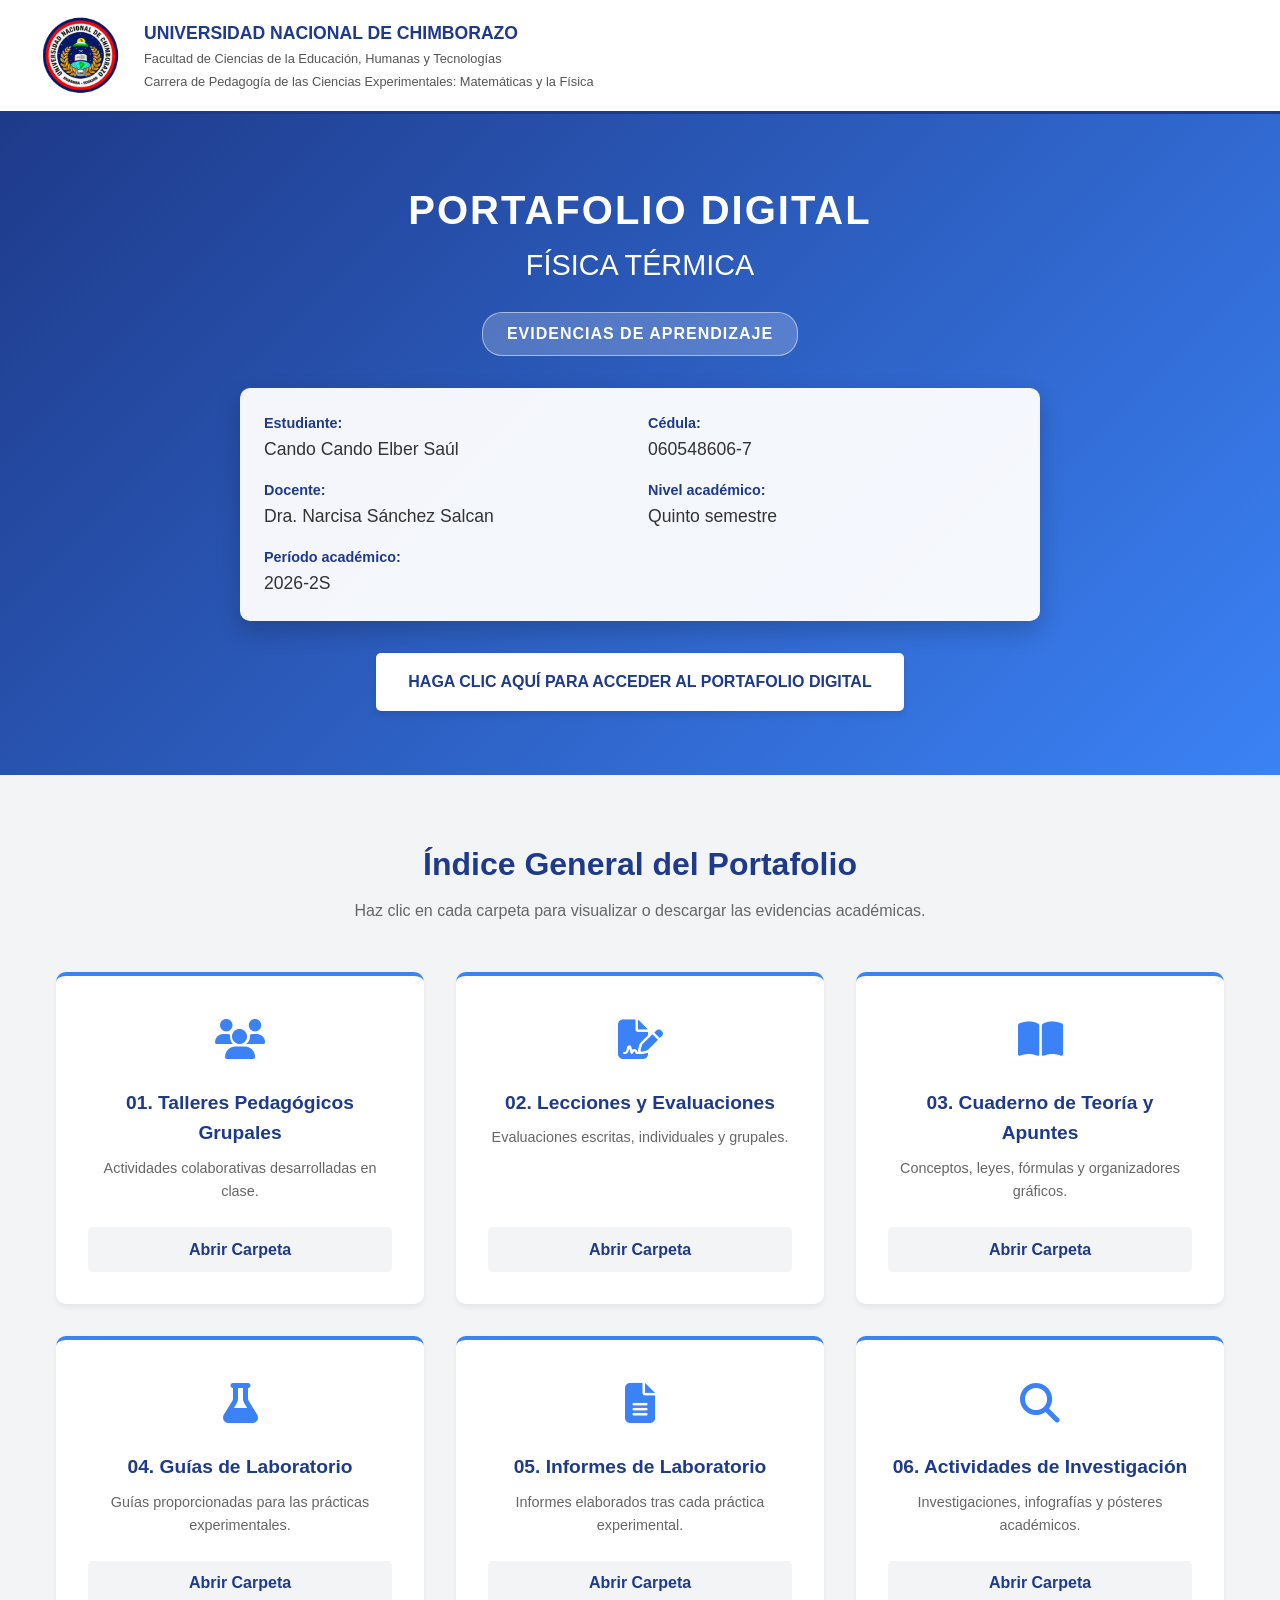
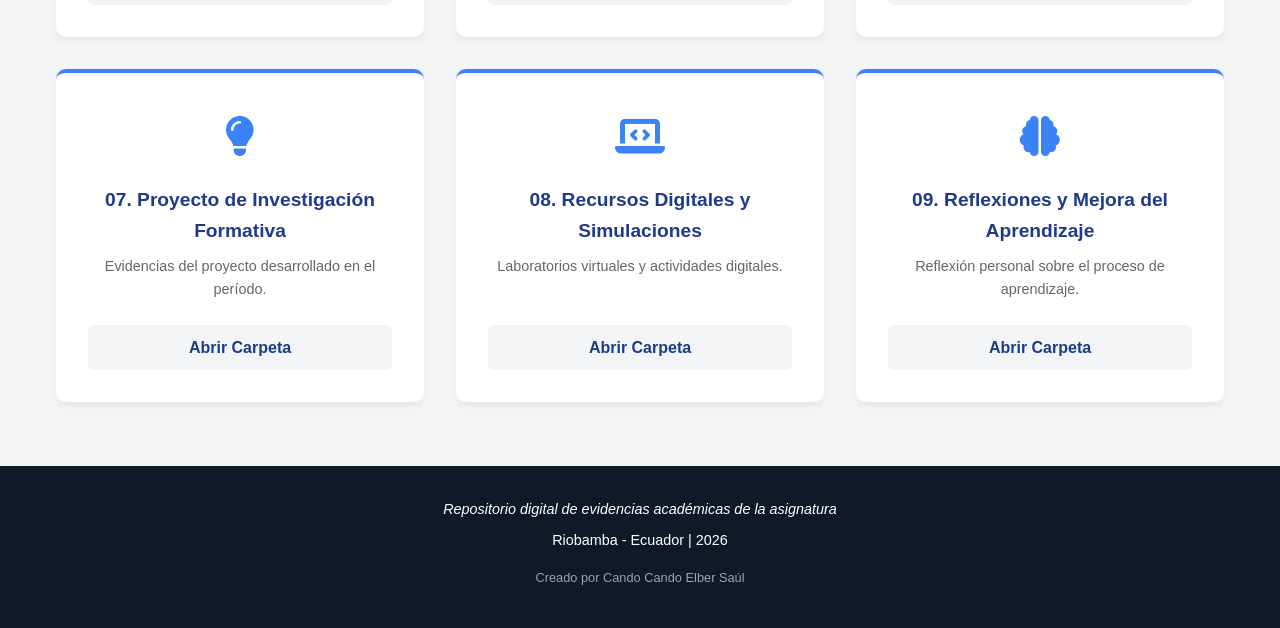
==== commit 01ab087f: "actualiza" ====
--- a/index.html
+++ b/index.html
@@ -13,7 +13,7 @@
     <!-- ENCABEZADO INSTITUCIONAL -->
     <header class="header">
         <div class="header-content">
-            <img src="https://upload.wikimedia.org/wikipedia/commons/thumb/9/9a/Escudo_UNACH.png/120px-Escudo_UNACH.png" alt="Logo UNACH" class="logo">
+            <img src="/img/sello-unach.png" alt="Logo UNACH" class="logo">
             <div class="header-text">
                 <h1>UNIVERSIDAD NACIONAL DE CHIMBORAZO</h1>
                 <p>Facultad de Ciencias de la Educación, Humanas y Tecnologías</p>
@@ -30,11 +30,11 @@
             <div class="badge">EVIDENCIAS DE APRENDIZAJE</div>
             
             <div class="info-grid">
-                <div class="info-item"><strong>Estudiante:</strong> <span>[Tu Nombre Aquí]</span></div>
-                <div class="info-item"><strong>Cédula:</strong> <span>[Tu Cédula]</span></div>
+                <div class="info-item"><strong>Estudiante:</strong> <span>Cando Cando Elber Saúl</span></div>
+                <div class="info-item"><strong>Cédula:</strong> <span>060548606-7</span></div>
                 <div class="info-item"><strong>Docente:</strong> <span>Dra. Narcisa Sánchez Salcan</span></div>
                 <div class="info-item"><strong>Nivel académico:</strong> <span>Quinto semestre</span></div>
-                <div class="info-item"><strong>Período académico:</strong> <span>2026–2S</span></div>
+                <div class="info-item"><strong>Período académico:</strong> <span>2026-2S</span></div>
             </div>
 
             <a href="#carpetas" class="btn-principal">HAGA CLIC AQUÍ PARA ACCEDER AL PORTAFOLIO DIGITAL</a>
@@ -125,7 +125,7 @@
     <footer>
         <p><em>Repositorio digital de evidencias académicas de la asignatura</em></p>
         <p>Riobamba - Ecuador | 2026</p>
-        <p class="footer-small">Creado por [Tu Nombre]</p>
+        <p class="footer-small">Creado por Cando Cando Elber Saúl</p>
     </footer>
 
     <script src="script.js"></script>
